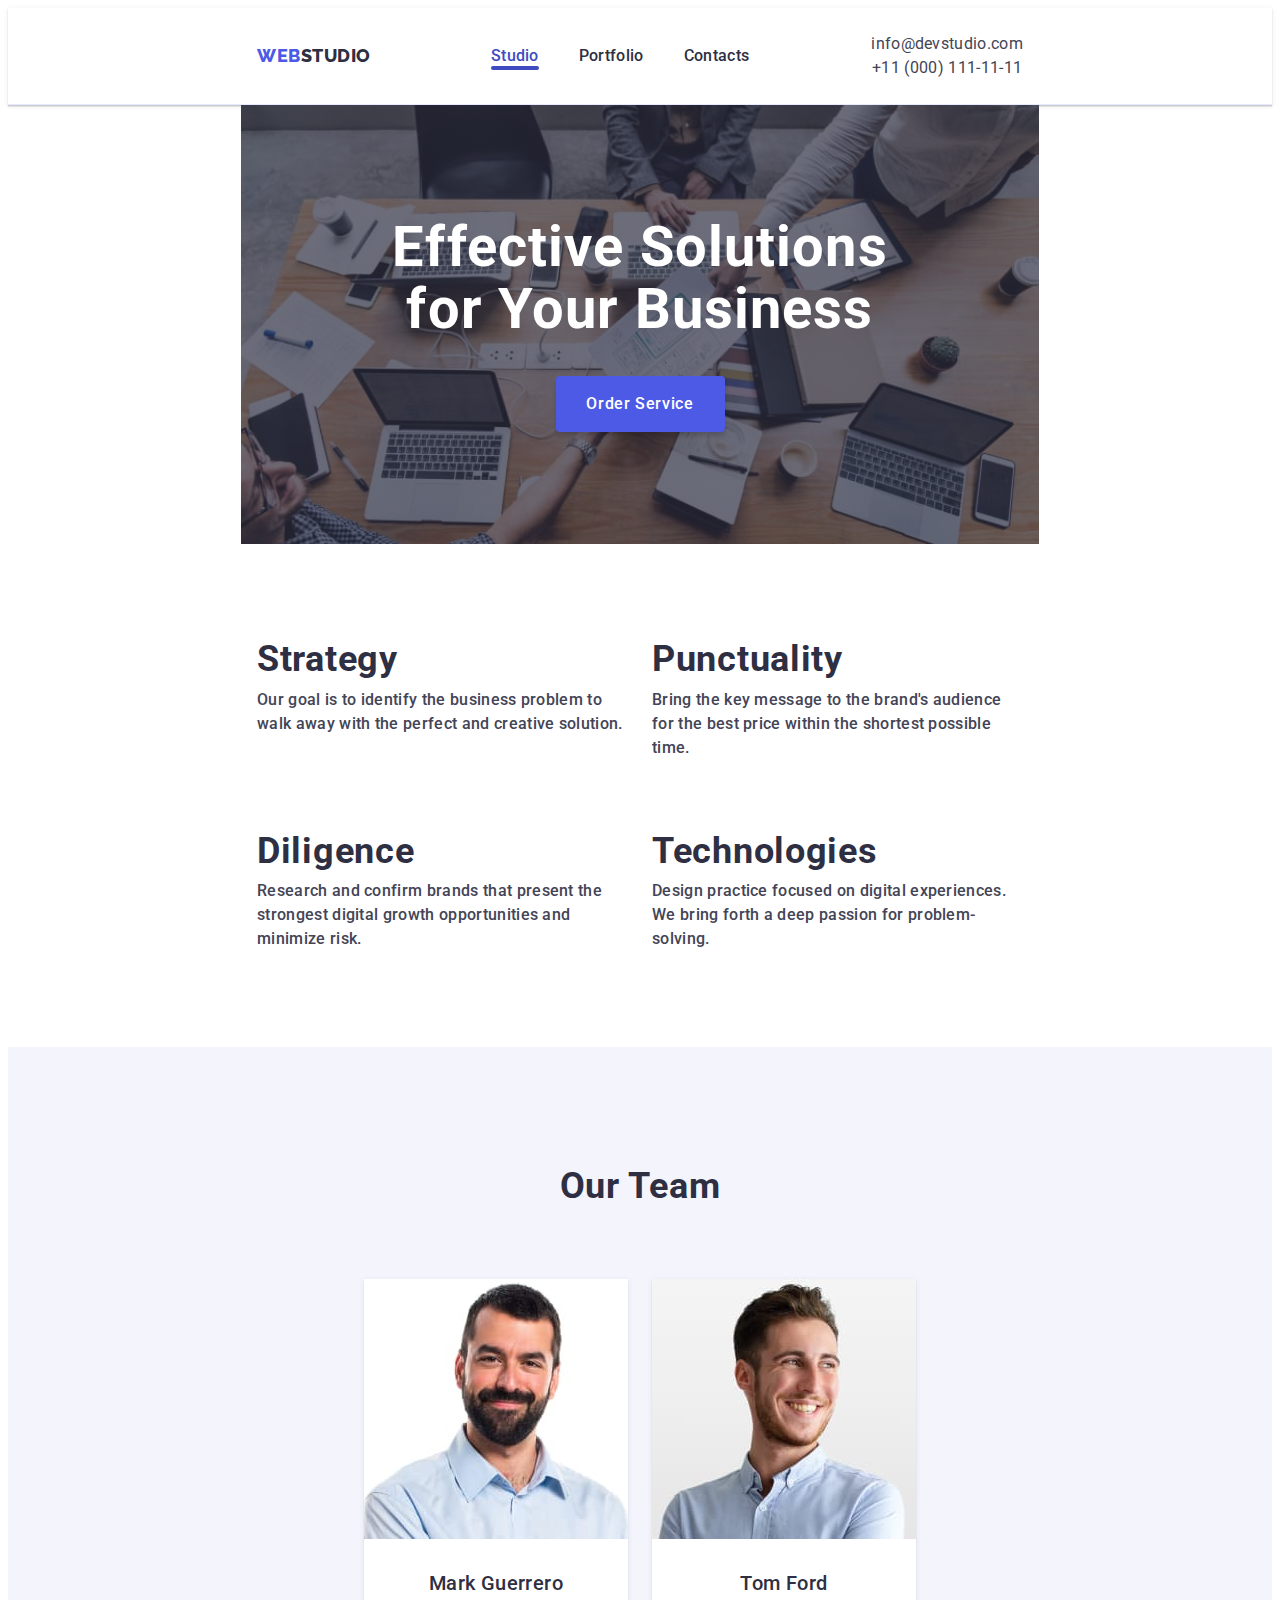
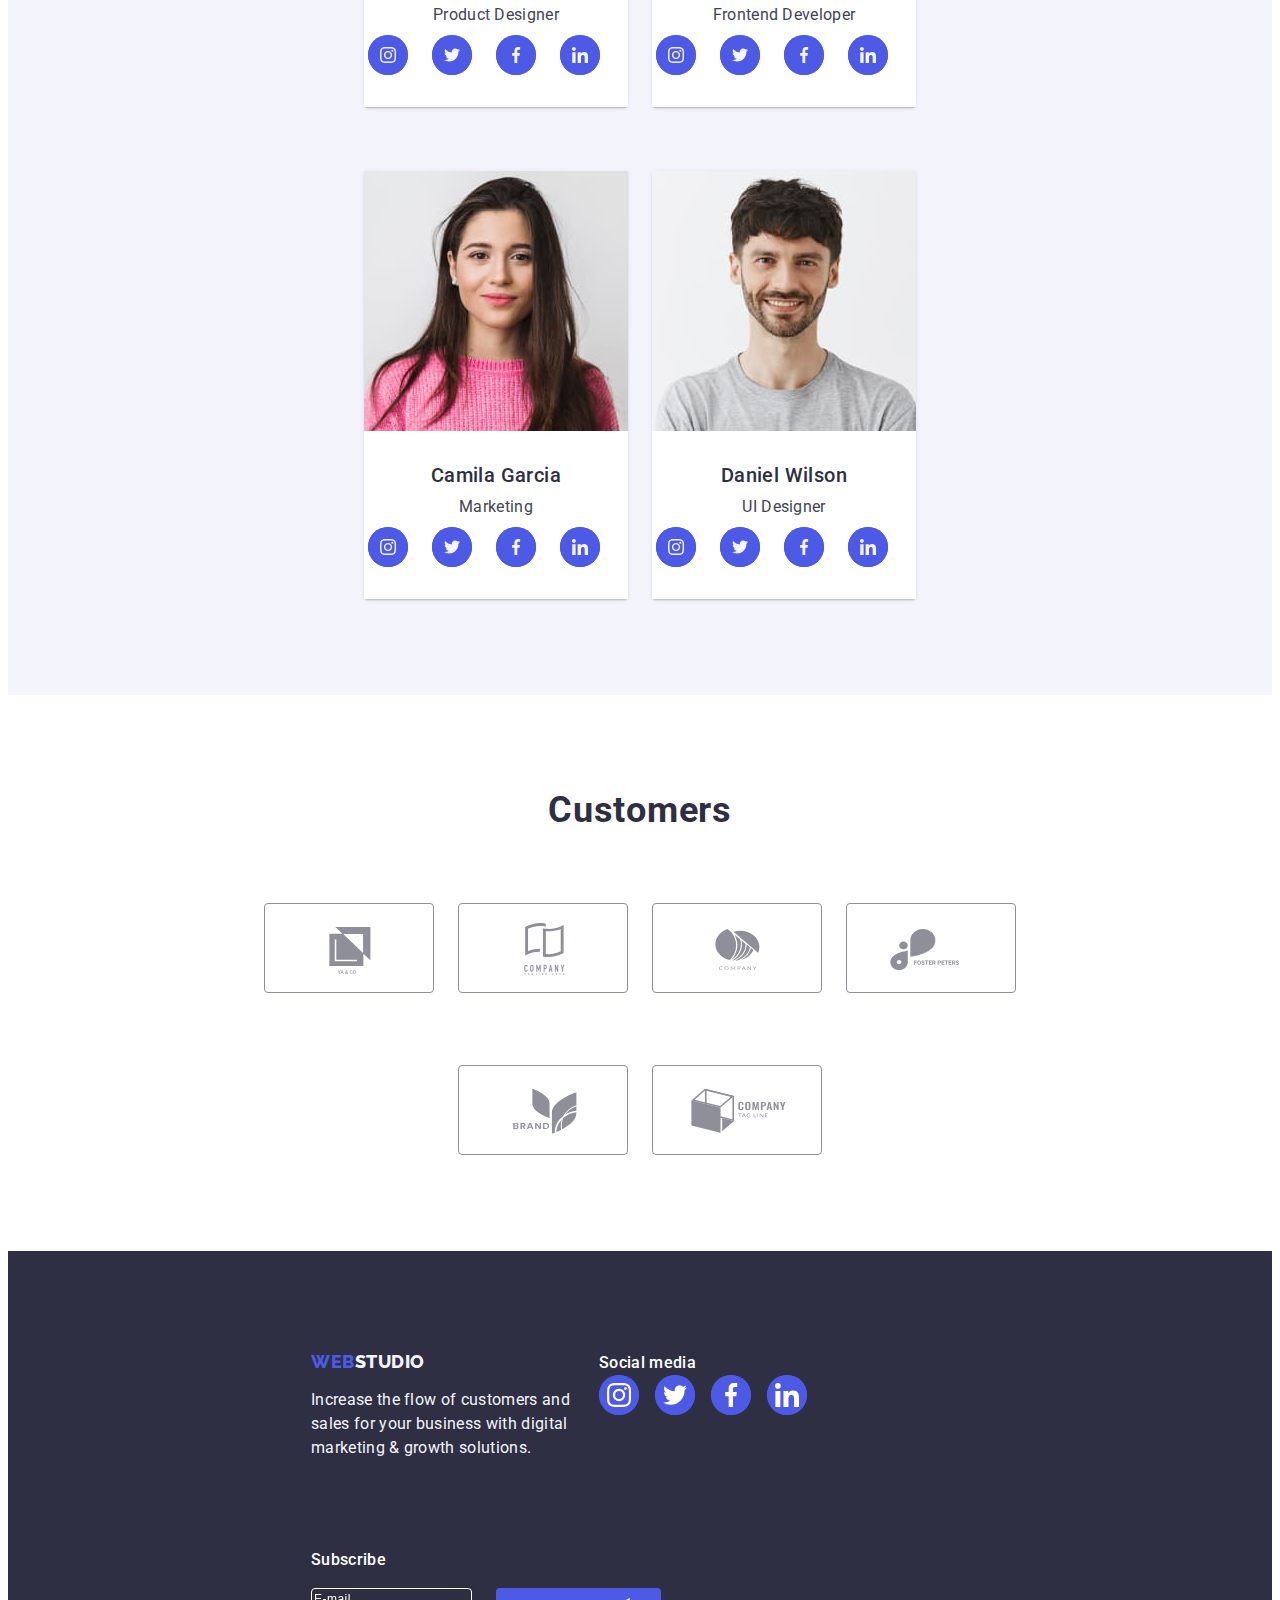
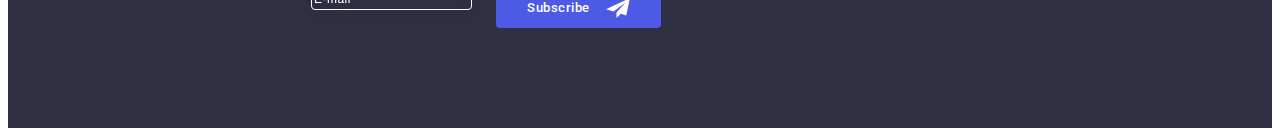
==== index.html @ b28f237f "goit-markup-hw-06(1)" ====
<!DOCTYPE html>
<html lang="en">

<head>
    <meta charset="UTF-8">
    <meta http-equiv="X-UA-Compatible" content="IE=edge">
    <meta name="viewport" content="width=device-width, initial-scale=1.0">
    <link rel="stylesheet" href="https://cdnjs.cloudflare.com/ajax/libs/modern-normalize/2.0.0/modern-normalize.min.css"
        integrity="sha512-4xo8blKMVCiXpTaLzQSLSw3KFOVPWhm/TRtuPVc4WG6kUgjH6J03IBuG7JZPkcWMxJ5huwaBpOpnwYElP/m6wg=="
        crossorigin="anonymous" referrerpolicy="no-referrer">
    <link rel="stylesheet" href="./css/styles.css">
    <link rel="preconnect" href="https://fonts.googleapis.com">
    <link rel="preconnect" href="https://fonts.gstatic.com" crossorigin>
    <link href="https://fonts.googleapis.com/css2?family=Raleway:wght@800&family=Roboto:wght@400;500;700&display=swap"
        rel="stylesheet">
    <title>WebStudio</title>
</head>

<body>
    <header class="header">
        <div class="container header-container">
            <div>
                <nav class="header-navigation">
                    <a href="./index.html" class="header-logo link">Web<span class="studio">Studio</span>
                    </a>
                    <ul class="header-list list">
                        <li><a href="./index.html" class="header-item link current">Studio</a></li>
                        <li><a href="./portfolio.html" class="header-item link">Portfolio</a></li>
                        <li><a href="" class="header-item link">Contacts</a></li>
                    </ul>
                </nav>
            </div>

            <div>
                <address class="address">
                    <ul class="address-list list">
                        <li><a href="mailto:info@devstudio.com" class="address-item link">info@devstudio.com</a></li>
                        <li><a href="tel:+110001111111" class="address-item link">+11 (000) 111-11-11</a> </li>
                    </ul>
                </address>
            </div>
            <button type="button" class="header-button-menu"><svg class="menu-hamburger-icon" width="32" height="22">
                    <use href="./images/icons.svg#icon-menu-hamburger" data-menu-open></use>
                </svg></button>
        </div>
        <div class="mob-menu is-hidden" data-menu>
            <div>
                <div>
                    <button type="button" class="close-menu-btn" data-menu-close><svg class="modal-btn-icon" width="8"
                            height="8">
                            <use href="./images/icons.svg#icon-close-black-18dp"></use>
                        </svg>
                    </button>
                </div>
                <ul class="mob-menu-list list">
                    <li class="mob-menu-item"><a href="./index.html" class="mob-menu-link link current">Studio</a></li>
                    <li class="mob-menu-item"><a href="./portfolio.html" class="mob-menu-link link">Portfolio</a></li>
                    <li class="mob-menu-item"><a href="" class=" mob-menu-link link">Contacts</a></li>
                </ul>
            </div>
            <div>
                <ul class="mob-menu-address-list list">
                    <li class="mob-menu-phone-item"><a href="tel:+110001111111" class="link">+11 (000) 111-11-11</a>
                    </li>
                    <li class="mob-menu-mail-item"><a href="mailto:info@devstudio.com"
                            class="link">info@devstudio.com</a></li>
                </ul>
                <ul class="menu-soc-icon-container list">
                    <li class="mob-menu-soc-icon">
                        <a class="menu-soc-link" href="" aria-label="instagram" target="_blank"
                            rel="noopener noreferrer"><svg class="menu-soc-icon" width="24" height="24">
                                <use href="./images/icons.svg#icon-instagram-1"></use>
                            </svg></a>
                    </li>
                    <li class="mob-menu-soc-icon">
                        <a class="menu-soc-link" href="" aria-label="twitter" target="_blank"
                            rel="noopener noreferrer"><svg class="menu-soc-icon" width="24" height="24">
                                <use href="./images/icons.svg#icon-twitter-1"></use>
                            </svg>
                        </a>
                    </li>
                    <li class="mob-menu-soc-icon">
                        <a class="menu-soc-link" href="" aria-label="facebook" target="_blank"
                            rel="noopener noreferrer"><svg class="menu-soc-icon" width="24" height="24">
                                <use href="./images/icons.svg#icon-facebook-1"></use>
                            </svg>
                        </a>
                    </li>
                    <li class="mob-menu-soc-icon">
                        <a class="menu-soc-link" href="" aria-label="linkedin" target="_blank"
                            rel="noopener noreferrer"><svg class="menu-soc-icon" width="24" height="24">
                                <use href="./images/icons.svg#icon-linkedin-1"></use>
                            </svg></a>
                    <li>
                </ul>
            </div>
        </div>



    </header>
    <main>
        <section class="hero container">
            <div class="hero-container">
                <h1 class="hero-title">Effective Solutions for Your Business</h1>
                <button type="button" class="hero-btn" data-modal-open>Order Service</button>
            </div>
        </section>
        <section class="qualities">
            <div class="container">
                <h2 class="visually-hidden">Main qualities</h2>
                <ul class="qualities-list list">
                    <li class="qualities-item">
                        <div class="icon-container">
                            <svg class="qualities-item-icon" width="64" height="64">
                                <use href="./images/icons.svg#icon-antenna-1"></use>
                            </svg>
                        </div>
                        <h3 class="qualities-item-title">Strategy</h3>
                        <p class="qualities-item-paragraph">Our goal is to identify the business
                            problem to walk away with the perfect and creative solution.</p>
                    </li>
                    <li class="qualities-item">
                        <div class="icon-container">
                            <svg class="qualities-item-icon" width="64" height="64">
                                <use href="./images/icons.svg#icon-clock-1"></use>
                            </svg>
                        </div>
                        <h3 class="qualities-item-title">Punctuality</h3>
                        <p class="qualities-item-paragraph">Bring the key message to the brand's audience for the best
                            price
                            within the shortest possible
                            time.</p>
                    </li>
                    <li class="qualities-item">
                        <div class="icon-container">
                            <svg class="qualities-item-icon" width="64" height="64">
                                <use href="./images/icons.svg#icon-diagram-1"></use>
                            </svg>
                        </div>
                        <h3 class="qualities-item-title">Diligence</h3>
                        <p class="qualities-item-paragraph">Research and confirm brands that present the strongest
                            digital
                            growth opportunities and minimize
                            risk.</p>
                    </li>
                    <li class="qualities-item">
                        <div class="icon-container">
                            <svg class="qualities-item-icon" width="64" height="64">
                                <use href="./images/icons.svg#icon-astronaut-1"></use>
                            </svg>
                        </div>
                        <h3 class="qualities-item-title">Technologies</h3>
                        <p class="qualities-item-paragraph">Design practice focused on digital experiences. We bring
                            forth a
                            deep passion for
                            problem-solving.</p>
                    </li>
                </ul>
            </div>
        </section>
        <section class="actions">
            <div class="container action-container">
                <h2 class="actions-title">What are we doing</h2>
                <ul class="actions-list list">
                    <li class="actions-item"><img
                            srcset="./images/computer-screen.jpg 1x,./images/computer-screen-2x.jpg 2x"
                            src="./images/computer-screen.jpg" alt="computer screen" width="360">
                    </li>
                    <li class="actions-item"><img srcset="./images/telephone.jpg 1x,./images/telephone-2x.jpg 2x"
                            src="./images/telephone.jpg" alt="telephone" width="360">
                    </li>
                    <li class="actions-item"><img
                            srcset="./images/telephone-laptop.jpg 1x,./images/telephone-laptop-2x.jpg 2x"
                            src="./images/telephone-laptop.jpg" alt="telephone and laptop" width="360">
                    </li>
                </ul>
            </div>
        </section>
        <section class="team">
            <div class="container">
                <h2 class="team-title">Our Team</h2>
                <ul class="team-list list">
                    <li class="team-item">
                        <img srcset="./images/img-1.jpg 1x,./images/img-1-2x.jpg 2x" src="./images/img-1.jpg"
                            alt="Photo Mark Guerrero">
                        <div class="team-item-container">
                            <h3 class="team-item-title">Mark Guerrero</h3>
                            <p class="team-item-paragraph">Product Designer</p>
                            <ul class="soc-icon-container list">
                                <li class="soc-icon">
                                    <a class="soc-link" href="" aria-label="instagram-1" target="_blank"
                                        rel="noopener noreferrer"><svg class="team-soc-icon" width="16" height="16">
                                            <use href="./images/icons.svg#icon-instagram-1"></use>
                                        </svg></a>
                                </li>
                                <li class="soc-icon">
                                    <a class="soc-link" href="" aria-label="twitter" target="_blank"
                                        rel="noopener noreferrer"><svg class="team-soc-icon" width="16" height="16">
                                            <use href="./images/icons.svg#icon-twitter-1"></use>
                                        </svg>
                                    </a>
                                </li>
                                <li class="soc-icon">
                                    <a class="soc-link" href="" aria-label="facebook" target="_blank"
                                        rel="noopener noreferrer"><svg class="team-soc-icon" width="16" height="16">
                                            <use href="./images/icons.svg#icon-facebook-1"></use>
                                        </svg>
                                    </a>
                                </li>
                                <li class="soc-icon">
                                    <a class="soc-link" href="" aria-label="linkedin" target="_blank"
                                        rel="noopener noreferrer">
                                        <svg class="team-soc-icon" width="16" height="16">
                                            <use href="./images/icons.svg#icon-linkedin-1"></use>
                                        </svg></a>
                                <li>
                            </ul>
                        </div>
                    </li>
                    <li class="team-item">
                        <img srcset="./images/img-2.jpg 1x,./images/img-2-2x.jpg 2x" src="./images/img-2.jpg"
                            alt="Photo Tom Ford">
                        <div class="team-item-container">
                            <h3 class="team-item-title">Tom Ford</h3>
                            <p class="team-item-paragraph">Frontend Developer</p>
                            <ul class="soc-icon-container list">
                                <li class="soc-icon">
                                    <a class="soc-link" href="" aria-label="instagram" target="_blank"
                                        rel="noopener noreferrer"><svg class="team-soc-icon" width="16" height="16">
                                            <use href="./images/icons.svg#icon-instagram-1"></use>
                                        </svg></a>
                                </li>
                                <li class="soc-icon">
                                    <a class="soc-link" href="" aria-label="twitter" target="_blank"
                                        rel="noopener noreferrer"><svg class="team-soc-icon" width="16" height="16">
                                            <use href="./images/icons.svg#icon-twitter-1"></use>
                                        </svg>
                                    </a>
                                </li>
                                <li class="soc-icon">
                                    <a class="soc-link" href="" aria-label="facebook" target="_blank"
                                        rel="noopener noreferrer"><svg class="team-soc-icon" width="16" height="16">
                                            <use href="./images/icons.svg#icon-facebook-1"></use>
                                        </svg>
                                    </a>
                                </li>
                                <li class="soc-icon">
                                    <a class="soc-link" href="" aria-label="linkedin" target="_blank"
                                        rel="noopener noreferrer">
                                        <svg class="team-soc-icon" width="16" height="16">
                                            <use href="./images/icons.svg#icon-linkedin-1"></use>
                                        </svg></a>
                                <li>
                            </ul>
                        </div>
                    </li>
                    <li class="team-item">
                        <img srcset="./images/img-3.jpg 1x,./images/img-3-2x.jpg 2x" src="./images/img-3.jpg"
                            alt="Photo Camila Garcia">
                        <div class="team-item-container">
                            <h3 class="team-item-title">Camila Garcia</h3>
                            <p class="team-item-paragraph">Marketing</p>
                            <ul class="soc-icon-container list">
                                <li class="soc-icon">
                                    <a class="soc-link" href="" aria-label="instagram" target="_blank"
                                        rel="noopener noreferrer"><svg class="team-soc-icon" width="16" height="16">
                                            <use href="./images/icons.svg#icon-instagram-1"></use>
                                        </svg></a>
                                </li>
                                <li class="soc-icon">
                                    <a class="soc-link" href="" aria-label="twitter" target="_blank"
                                        rel="noopener noreferrer"><svg class="team-soc-icon" width="16" height="16">
                                            <use href="./images/icons.svg#icon-twitter-1"></use>
                                        </svg>
                                    </a>
                                </li>
                                <li class="soc-icon">
                                    <a class="soc-link" href="" aria-label="facebook" target="_blank"
                                        rel="noopener noreferrer"><svg class="team-soc-icon" width="16" height="16">
                                            <use href="./images/icons.svg#icon-facebook-1"></use>
                                        </svg>
                                    </a>
                                </li>
                                <li class="soc-icon">
                                    <a class="soc-link" href="" aria-label="linkedin" target="_blank"
                                        rel="noopener noreferrer"><svg class="team-soc-icon" width="16" height="16">
                                            <use href="./images/icons.svg#icon-linkedin-1"></use>
                                        </svg></a>
                                <li>
                            </ul>
                        </div>
                    </li>
                    <li class="team-item">
                        <img srcset="./images/img-4.jpg 1x,./images/img-4-2x.jpg 2x" src="./images/img-4.jpg"
                            alt="Photo Daniel Wilson">
                        <div class="team-item-container">
                            <h3 class="team-item-title">Daniel Wilson</h3>
                            <p class="team-item-paragraph">UI Designer</p>
                            <ul class="soc-icon-container list">
                                <li class="soc-icon">
                                    <a class="soc-link" href="" aria-label="instagram" target="_blank"
                                        rel="noopener noreferrer"><svg class="team-soc-icon" width="16" height="16">
                                            <use href="./images/icons.svg#icon-instagram-1"></use>
                                        </svg></a>
                                </li>
                                <li class="soc-icon">
                                    <a class="soc-link" href="" aria-label="twitter" target="_blank"
                                        rel="noopener noreferrer"><svg class="team-soc-icon" width="16" height="16">
                                            <use href="./images/icons.svg#icon-twitter-1"></use>
                                        </svg>
                                    </a>
                                </li>
                                <li class="soc-icon">
                                    <a class="soc-link" href="" aria-label="facebook" target="_blank"
                                        rel="noopener noreferrer"><svg class="team-soc-icon" width="16" height="16">
                                            <use href="./images/icons.svg#icon-facebook-1"></use>
                                        </svg>
                                    </a>
                                </li>
                                <li class="soc-icon">
                                    <a class="soc-link" href="" aria-label="linkedin" target="_blank"
                                        rel="noopener noreferrer"><svg class="team-soc-icon" width="16" height="16">
                                            <use href="./images/icons.svg#icon-linkedin-1"></use>
                                        </svg></a>
                                <li>
                            </ul>
                        </div>
                    </li>
                </ul>
            </div>
        </section>
        <section class="customers">
            <div class="container customers-container">
                <h2 class="customers-title">Customers</h2>
                <ul class="customers-list list">
                    <li class="customers-item">
                        <a href="" class="customers-list-link" target="_blank">
                            <svg class="customers-icon" width="104" height="56">
                                <use href="./images/icons.svg#icon-Logo"></use>
                            </svg>
                        </a>
                    </li>
                    <li class="customers-item">
                        <a href="" class="customers-list-link" target="_blank">
                            <svg class="customers-icon" width="104" height="56">
                                <use href="./images/icons.svg#icon-Logo-1"></use>
                            </svg>
                        </a>
                    </li>
                    <li class="customers-item">
                        <a href="" class="customers-list-link" target="_blank">
                            <svg class="customers-icon" width="104" height="56">
                                <use href="./images/icons.svg#icon-Logo-2"></use>
                            </svg>
                        </a>
                    </li>
                    <li class="customers-item">
                        <a href="" class="customers-list-link" target="_blank">
                            <svg class="customers-icon" width="104" height="56">
                                <use href="./images/icons.svg#icon-Logo-3"></use>
                            </svg>
                        </a>
                    </li>
                    <li class="customers-item">
                        <a href="" class="customers-list-link" target="_blank">
                            <svg class="customers-icon" width="104" height="56">
                                <use href="./images/icons.svg#icon-Logo-4"></use>
                            </svg>
                        </a>
                    </li>
                    <li class="customers-item">
                        <a href="" class="customers-list-link" target="_blank">
                            <svg class="customers-icon" width="104" height="56">
                                <use href="./images/icons.svg#icon-Logo-5"></use>
                            </svg>
                        </a>
                    </li>
                </ul>
            </div>
        </section>
    </main>
    <footer class=" footer">
        <div class="container footer-container">
            <div class="footer-logo-container">
                <a href="./index.html" class="footer-logo link">Web<span class="studio">Studio</span></a>
                <p class="footer-paragraph">Increase the flow of customers and sales for your business with digital
                    marketing & growth solutions.</p>
            </div>
            <div class="footer-item-container">
                <p class="social-media-title">Social media</p>
                <ul class="footer-icon-container">
                    <li class="soc-icon">
                        <a class="footer-soc-link" href="" aria-label="instagram" target="_blank"
                            rel="noopener noreferrer"><svg class="footer-soc-icon" width="24" height="24">
                                <use href="./images/icons.svg#icon-instagram-1"></use>
                            </svg>
                        </a>
                    </li>
                    <li class="soc-icon">
                        <a class="footer-soc-link" href="" aria-label="twitter" target="_blank"
                            rel="noopener noreferrer"><svg class="footer-soc-icon" width="24" height="24">
                                <use href="./images/icons.svg#icon-twitter-1"></use>
                            </svg></a>
                    </li>
                    <li class="soc-icon">
                        <a class="footer-soc-link" href="" aria-label="facebook" target="_blank"
                            rel="noopener noreferrer"><svg class="footer-soc-icon" width="24" height="24">
                                <use href="./images/icons.svg#icon-facebook-1"></use>
                            </svg></a>
                    </li>
                    <li class="soc-icon">
                        <a class="footer-soc-link" href="" aria-label="linkedin" target="_blank"
                            rel="noopener noreferrer"><svg class="footer-soc-icon" width="24" height="24">
                                <use href="./images/icons.svg#icon-linkedin-1"></use>
                            </svg></a>
                    <li>
                </ul>
            </div>
            <div class="footer-form-container">
                <p class="subscribe-title">Subscribe</p>
                <form class="footer-form">
                    <label aria-label="subscribe-footer" class="subscribe-footer-label">
                        <input type="email" class="footer-input" name="subscribe-footer" placeholder="E-mail">
                    </label>
                    <button type="submit" class="footer-btn-form">Subscribe <svg class="footer-btn-icon" width="24"
                            height="24">
                            <use href="./images/icons.svg#icon-Frame"></use>
                        </svg></button>
                </form>
            </div>
        </div>
    </footer>
    <div class="backdrop is-hidden" data-modal>
        <div class="modal">
            <button type="button" class="modal-btn" data-modal-close>
                <svg class="modal-btn-icon" width="8" height="8">
                    <use href="./images/icons.svg#icon-close-black-18dp"></use>
                </svg>
            </button>
            <p class="modal-title">Leave your contacts and we will call you back</p>
            <form class="modal-form">
                <div class="form-container">
                    <label for="user-name" class="label-class">Name</label>
                    <div class="input-container">
                        <input type="text" id="user-name" name="user-name" class="modal-input">
                        <svg width="18" height="24" class="icon-input">
                            <use href="./images/icons.svg#icon-person"></use>
                        </svg>
                    </div>
                </div>
                <div class="form-container">
                    <label for="user-phone" class="label-class">Phone</label>
                    <div class="input-container">
                        <input type="text" id="user-phone" name="user-phone" class="modal-input">
                        <svg width="18" height="24" class="icon-input">
                            <use href="./images/icons.svg#icon-phone"></use>
                        </svg>
                    </div>
                </div>
                <div class="form-container">
                    <label for="user-mail" class="label-class">Email</label>
                    <div class="input-container">
                        <input type="text" id="user-mail" name="user-mail" class="modal-input">
                        <svg width="18" height="24" class="icon-input">
                            <use href="./images/icons.svg#icon-email"></use>
                        </svg>
                    </div>
                </div>
                <div class="form-container-textarea">
                    <label for="user-comment" class="label-class">Comment</label>
                    <textarea name="user-comment" placeholder="Text input" id="user-comment"
                        class="modal-textarea"></textarea>
                </div>
                <div class="form-container-check">
                    <input type="checkbox" name="user-privacy" id="user-privacy" class="input-check visually-hidden"
                        value="true">
                    <label for="user-privacy" class="label-check"><span class="label-check-span"><svg width="10"
                                height="8" class="icon-check">
                                <use href="./images/icons.svg#icon-check"></use>
                            </svg></span>I accept the terms and conditions of the<a href="" class="check-link">Privacy
                            Policy</a></label>
                </div>
                <button type="submit" class="send-btn">Send</button>
            </form>
        </div>
    </div>
    <script src="./js/modal.js"></script>
    <script src="./js/mob-menu.js"></script>
</body>

</html>
---- css/styles.css ----
:root {
    --logo-web-color: #4D5AE5;
}

:root {
    --title-color: #2E2F42;
    --link-color: #4d5ae5;
    --link-customer-color: #8e8f99;
    --icon-color: #f4f4fd;
    --check-color: #404bbf;
}

:root {
    --paragraph-color: #434455;
}

:root {
    --btn-color: #e7e9fc;
}

:root {
    --transition: 250ms cubic-bezier(0.4, 0, 0.2, 1);
}

body {
    font-family: 'Roboto', sans-serif;
    font-size: 16px;
    background-color: #FFFFFF;
    color: var(--paragraph-color);
}

p,
h1,
h2,
h3,
h4,
h5,
h6 {
    margin-top: 0;
    margin-bottom: 0;
}

ul {
    list-style-type: none;
    margin-top: 0;
    margin-bottom: 0;
    padding-left: 0;
}

a {
    text-decoration: none;
}

img {
    display: block;
}

.container {
    padding-left: 15px;
    padding-right: 15px;
    width: 100%;

    margin: 0 auto;
    /*outline: 2px solid red;*/
}

.header {
    padding-top: 24px;
    padding-bottom: 24px;
    border-bottom: 1px solid #e7e9fc;
    box-shadow: 0px 2px 1px rgba(46, 47, 66, 0.08), 0px 1px 1px rgba(46, 47, 66, 0.16), 0px 1px 6px rgba(46, 47, 66, 0.08);
}

.header-container {
    display: flex;
    align-items: center;
    padding: 0 156px;
    max-width: 1158px;
    width: 100%;
    padding: 0 15px 0 15px;
}

.header-navigation {
    display: flex;
    align-items: center;
    justify-content: space-between;
}

.header-logo {
    font-family: "Raleway", sans-serif;
    font-style: normal;
    font-weight: 800;
    font-size: 18px;
    line-height: 1.17;
    letter-spacing: 0.03em;
    color: var(--logo-web-color);
    text-transform: uppercase;
}


.link {
    text-decoration: none;
}

.header-logo .studio {
    color: var(--title-color);
}

.header-list {
    display: none;
}

.address {
    display: none;
}

.header-button-menu {
    background-color: transparent;
    border: none;
    cursor: pointer;
    display: block;
    margin-left: auto;
}

.mob-menu {
    position: fixed;
    width: 100%;
    height: 100%;
    background-color: #FFFFFF;
    top: 0;
    z-index: 2;
    display: flex;
    flex-direction: column;
    justify-content: space-between;
    padding-top: 24px;
    padding-right: 24px;
}

.close-menu-btn {
    display: block;
    margin-left: auto;
    color: #2E2F42;
    background-color: transparent;
    cursor: pointer;
    border-radius: 50%;
    border: 1px solid #E7E9FC;
    width: 24px;
    height: 24px;
    margin-bottom: 32px;
}

.mob-menu-list {
    padding-left: 40px;
}

.mob-menu-item:not(:last-child) {
    margin-bottom: 40px;
}

.mob-menu-link {
    font-size: 36px;
    font-family: Roboto;
    font-weight: 700;
    line-height: 1.1;
    letter-spacing: 0.02em;
    color: #2E2F42;
}

.mob-menu-address-list {
    padding-left: 40px;
    margin-bottom: 48px;
}

.mob-menu-phone-item {
    font-size: 36px;
    font-weight: 700;
    line-height: 1.1;
    letter-spacing: 0.02em;
    margin-bottom: 40px;
}

.mob-menu-mail-item {
    font-size: 20px;
    font-family: Roboto;
    font-weight: 500;
    line-height: 1.2;
    letter-spacing: 0.02em;
}

.menu-soc-icon-container {
    display: flex;
    gap: 56px;
    align-items: center;
    justify-content: center;
    padding-left: 40px;
    margin-bottom: 40px;
}

.mob-menu-soc-icon {
    width: 40px;
    height: 40px;
    border-radius: 50%;
    background-color: #4D5AE5;
}

.menu-soc-link {
    background-color: var(--link-color);
    border-radius: 50%;
    display: flex;
    align-items: center;
    justify-content: center;
    width: 100%;
    height: 100%;
}

.menu-soc-link:hover,
.menu-soc-link:focus {
    background-color: #404bbf;
    transition: background-color var(--transition);
}

.menu-soc-icon {
    fill: #f4f4fd
}

.hero {
    background: var(--title-color);
    background-image: linear-gradient(rgba(46, 47, 66, 0.7), rgba(46, 47, 66, 0.7)), url(../images/people-office-mobile.jpg);
    background-size: cover;
    max-width: 1470px;
    background-repeat: no-repeat;
    background-position: center;
    margin: 0 auto;
}

@media (min-device-pixel-ratio: 2),
(min-resolution: 192dpi),
(min-resolution: 2dppx) {
    .hero {
        background-image: linear-gradient(rgba(46, 47, 66, 0.7), rgba(46, 47, 66, 0.7)), url(../images/people-office-mobile-2x.jpg);
    }
}

.hero-container {
    display: flex;
    flex-direction: column;
    justify-content: center;
    gap: 48px;
    padding: 112px 0;
}

.hero-title {
    font-weight: 700;
    line-height: 1.1;
    text-align: center;
    text-shadow: 0px 4px 4px rgba(0, 0, 0, 0.25);
    font-size: 36px;
    line-height: 40px;
    letter-spacing: 0.72px;
    color: #FFFFFF;
    max-width: 320px;
    margin: 0 auto;
}

.hero-btn {
    font-family: "Roboto", sans-serif;
    font-weight: 500;
    font-size: 16px;
    line-height: 1.5;
    letter-spacing: 0.04em;
    color: #FFFFFF;
    background: #4D5AE5;
    cursor: pointer;
    width: 100%;
    max-width: 169px;
    height: 56px;
    margin: 0 auto;
    border-radius: 4px;
    box-shadow: 0px 4px 4px 0px rgba(0, 0, 0, 0.15);
    display: block;
    border: none;
    transition: background-color 250ms cubic-bezier(0.4, 0, 0.2, 1);
}

.hero-btn:hover,
.hero-btn:focus {
    background-color: #404BBF;
}

.qualities {
    padding-top: 96px;
    padding-bottom: 96px;
    /* padding: 96px 16px; */
}

.visually-hidden {
    position: absolute;
    width: 1px;
    height: 1px;
    margin: -1px;
    border: 0;
    padding: 0;

    white-space: nowrap;
    clip-path: inset(100%);
    clip: rect(0 0 0 0);
    overflow: hidden;
}

.qualities-list {
    display: flex;
    flex-wrap: wrap;
    gap: 72px;
    margin: 0 auto;
    width: 100%;
    max-width: 1128px;
}

.qualities-item {
    width: 100%;
    /* width: calc ((100% - 96px) / 3); */
    position: relative;
}

.icon-container {
    background-color: #F4F4FD;
    border-radius: 4px;
    height: 112px;
    display: flex;
    align-items: center;
    justify-content: center;
    margin-bottom: 8px;
    display: none;
}

.qualities-item-icon {
    position: absolute;
    top: 24px;
    left: 100px;
    display: none;
}

.qualities-item-title {
    font-weight: 700;
    font-size: 36px;
    line-height: 1.1;
    letter-spacing: 0.02em;
    color: var(--title-color);
    text-align: center;
    margin-bottom: 8px;
}

.qualities-item-paragraph {
    font-weight: 500;
    font-size: 16px;
    line-height: 1.5;
    letter-spacing: 0.02em;
    color: var(--paragraph-color);
}

.actions {
    display: none;
}

.team {
    background: #F4F4FD;
    padding-bottom: 96px;
}

.team-title {
    font-weight: 700;
    font-size: 36px;
    line-height: 1.11;
    text-align: center;
    letter-spacing: 0.02em;
    text-transform: capitalize;
    color: var(--title-color);
    padding-top: 120px;
    margin-bottom: 72px;
}

.team-list {
    display: flex;
    justify-content: center;
    gap: 72px;
    margin: 0 auto;
    flex-wrap: wrap;
}

.team-item {
    max-width: 264px;
    width: 100%;
    /* width: calc ((100% - 72px) / 4); */
    border-radius: 0px 0px 4px 4px;
    box-shadow: 0px 1px 6px rgba(46, 47, 66, 0.08), 0px 1px 1px rgba(46, 47, 66, 0.16), 0px 2px 1px rgba(46, 47, 66, 0.08);
}

.team-item img {
    margin: 0 auto;
    width: 100%;
}

.team-item-container {
    display: flex;
    flex-direction: column;
    justify-content: center;
    align-items: center;
    gap: 8px;
    background-color: #FFFFFF;
    padding: 32px 0;
}


.team-item-title {
    font-weight: 500;
    font-size: 20px;
    line-height: 1.2;
    text-align: center;
    letter-spacing: 0.02em;
    color: var(--title-color);
}

.team-item-paragraph {
    font-size: 16px;
    line-height: 1.5;
    text-align: center;
    letter-spacing: 0.02em;
    color: var(--paragraph-color);
}

.soc-icon-container {
    display: flex;
    gap: 24px;
    align-items: center;
    justify-content: center;
}

.soc-icon {
    width: 40px;
    height: 40px;
    border-radius: 50%;
    background-color: #4D5AE5;
}

.soc-link {
    background-color: var(--link-color);
    border-radius: 50%;
    display: flex;
    align-items: center;
    justify-content: center;
    width: 100%;
    height: 100%;
}

.soc-link:hover,
.soc-link:focus {
    background-color: #404bbf;
    transition: background-color var(--transition);
}

.team-soc-icon {
    fill: #f4f4fd;
}

.customers {
    padding: 96px 0;
}

.customers-container {
    max-width: 1128px;
    width: 100%;
}

.customers-title {
    font-style: normal;
    font-weight: 700;
    font-size: 36px;
    line-height: 1.11;
    text-align: center;
    letter-spacing: 0.02em;
    text-transform: capitalize;
    color: var(--title-color);
    margin-bottom: 72px;
}

.customers-list {
    display: flex;
    justify-content: center;
    gap: 72px 16px;
    flex-wrap: wrap;
}

.customers-item {
    width: calc ((100% - 16 px) / 2);
}

.customers-list-link {
    width: 190px;
    height: 88px;
    border: 1px solid var(--link-customer-color);
    display: flex;
    align-items: center;
    justify-content: center;
    color: var(--link-customer-color);
    border-radius: 4px;
    transition: border-color 250ms cubic-bezier(0.4, 0, 0.2, 1), color 250ms cubic-bezier(0.4, 0, 0.2, 1);
}

.customers-list-link:hover,
.customers-list-link:focus {
    border-color: #404bbf;
    color: #404bbf;
}

.customers-icon {
    fill: currentColor;
}

.footer {
    background: #2E2F42;
}

.footer-container {
    width: 100%;
    padding: 100px 0;
    display: flex;
    flex-wrap: wrap;
    gap: 72px;
    flex-direction: column;
    /* justify-content: center; */
}

.footer-logo-container {
    display: flex;
    flex-direction: column;
    align-items: center;
    /* margin-right: 120px; */
}

.footer-logo {
    font-family: "Raleway", sans-serif;
    font-weight: 800;
    font-size: 18px;
    line-height: 1.17;
    letter-spacing: 0.03em;
    text-transform: uppercase;
    color: var(--logo-web-color);
    display: inline-block;
    margin-bottom: 16px;
}

.footer-logo .studio {
    color: #F4F4FD;
}

.footer-paragraph {
    width: 264px;
    font-size: 16px;
    line-height: 1.5;
    letter-spacing: 0.02em;
    color: #F4F4FD;
    margin-bottom: 16px;
}

.footer-item-container {
    /* position: absolute;
    top: 100px;
    left: 540px; */
    display: flex;
    flex-direction: column;
    align-items: center;
    gap: 16px;
    /* justify-content: center; */
}

.social-media-title {
    font-weight: 500;
    font-size: 16px;
    line-height: 1.5;
    text-align: left;
    letter-spacing: 0.02em;
    color: #FFFFFF;
    /* margin-bottom: 16px; */
}


.footer-icon-container {
    display: flex;
    justify-content: center;
    gap: 16px;
    fill: #FFFFFF;
}

.footer-soc-link {
    width: 100%;
    height: 100%;
    background-color: var(--link-color);
    border-radius: 50%;
    display: flex;
    align-items: center;
    justify-content: center;
    transition: background-color 250ms cubic-bezier(0.4, 0, 0.2, 1);
}

.footer-soc-link:hover,
.footer-soc-link:focus {
    background-color: #31d0aa;
}

.footer-form-container {
    display: flex;
    flex-direction: column;
    align-items: center;
    /* position: absolute;
    top: 100px;
    left: 828px; */
}

.subscribe-title {
    font-style: normal;
    font-weight: 500;
    font-size: 16px;
    line-height: 1.5;
    letter-spacing: 0.02em;
    color: #FFFFFF;
    margin-bottom: 16px;
}

.footer-form {
    display: flex;
    gap: 24px;
    flex-wrap: wrap;
    justify-content: center;
}

.subscribe-footer-label {}

.footer-input {
    /* width: 264px;
    height: 40px; */
    border: 1px solid #FFFFFF;
    filter: drop-shadow(0px 4px 4px rgba(0, 0, 0, 0.15));
    border-radius: 4px;
    background-color: transparent;
    color: #FFFFFF;
    /* margin-right: 24px; */
    font-size: 12px;
    line-height: 1.5;
    letter-spacing: 0.04em;
    /* padding-left: 16px; */
    filter: drop-shadow(0px 4px 4px rgba(0, 0, 0, 0.15));

}

.footer-input::placeholder {
    font-style: normal;
    font-weight: 400;
    font-size: 12px;
    line-height: 2;
    color: #FFFFFF;
    display: flex;
    align-items: center;
    letter-spacing: 0.04em;
}

.footer-btn-form {
    display: flex;
    justify-content: center;
    align-items: center;
    min-width: 165px;
    height: 40px;
    background: #4D5AE5;
    border-radius: 4px;
    font-family: "Roboto", sans-serif;
    font-weight: 500;
    line-height: 1.5;
    letter-spacing: 0.04em;
    color: #FFFFFF;
    cursor: pointer;
    border: none;
    fill: #FFFFFF;
}

.footer-btn-icon {
    margin-left: 16px;
}

.menu {}

.menu-navigation-list {
    padding-top: 96px;
    display: flex;
    gap: 24px;
    max-width: 586px;
    margin: 0 auto;
    margin-bottom: 40px;
    justify-content: space-between;
}

.menu-navigation-item {
    width: calc ((100% - 120px) / 4);
}

.menu-navigation-btn {
    font-family: "Roboto", sans-serif;
    font-weight: 500;
    font-size: 16px;
    line-height: 1.5;
    text-align: center;
    letter-spacing: 0.04em;
    color: #4D5AE5;
    background: #F4F4FD;
    cursor: pointer;
    padding: 12px 20px;
    border: 1px solid var(--btn-color);
    border-radius: 4px;
    transition: color 250ms cubic-bezier(0.4, 0, 0.2, 1),
        background-color 250ms cubic-bezier(0.4, 0, 0.2, 1),
        border-color 250ms cubic-bezier(0.4, 0, 0.2, 1),
        box-shadow 250ms cubic-bezier(0.4, 0, 0.2, 1);
}

.menu-navigation-btn:hover,
.menu-navigation-btn:focus {
    color: #FFFFFF;
    background: #404BBF;
    border: 1px solid transparent;
    transition: color 250ms cubic-bezier(0.4, 0, 0.2, 1), background-color 250ms cubic-bezier(0.4, 0, 0.2, 1);
    box-shadow: 0px 3px 1px rgba(0, 0, 0, 0.1), 0px 2px 1px rgba(0, 0, 0, 0.08), 0px 2px 2px rgba(0, 0, 0, 0.12);
}

.menu-list {
    display: flex;
    flex-wrap: wrap;
    gap: 24px;
    margin: 0 156px 120px;
    row-gap: 48px;
    padding-top: 24px;
}

.menu-item {
    width: calc ((100% - 48px) / 3);
    transition: box-shadow 250ms cubic-bezier(0.4, 0, 0.2, 1);
    position: relative;
    overflow: hidden;

}


.menu-item:hover .menu-cover-block {
    transform: translate(0);
    transition: transform 250ms cubic-bezier(0.4, 0, 0.2, 1), ;
}

.menu-item-container {
    display: flex;
    flex-direction: column;
    justify-content: center;
    padding: 32px 16px;
    border: 1px solid #e7e9fc;
    border-top: none;
}

.menu-item-link {
    display: block;
    transition: box-shadow 250ms cubic-bezier(0.4, 0, 0.2, 1);
}

.menu-item-link:hover,
.menu-item-link:focus {
    box-shadow: 0px 1px 6px rgba(46, 47, 66, 0.08), 0px 1px 1px rgba(46, 47, 66, 0.16), 0px 2px 1px rgba(46, 47, 66, 0.08);
}

.menu-item-title {
    font-weight: 500;
    font-size: 20px;
    line-height: 1.2;
    letter-spacing: 0.02em;
    color: var(--title-color);
    margin-bottom: 8px;
}

.menu-item-paragraph {
    font-weight: 400;
    font-size: 16px;
    line-height: 1.5;
    letter-spacing: 0.02em;
    color: var(--paragraph-color);
}

.menu-cover-block {
    position: relative;
    overflow: hidden;
}

.menu-item-link:hover .menu-cover-paragraph,
.menu-item-link:focus .menu-cover-paragraph {
    transform: translateY(0%);
}

.menu-cover-paragraph {
    position: absolute;
    top: 0;
    font-style: normal;
    font-weight: 400;
    font-size: 16px;
    line-height: 1.5;
    letter-spacing: 0.02em;
    color: var(--paragraph-color);
    background-color: #4D5AE5;
    padding: 40px 32px;
    height: 100%;
    width: 100%;
    transform: translateY(100%);
    transition: transform 250ms cubic-bezier(0.4, 0, 0.2, 1);
    color: #f4f4fd;
}

.backdrop {
    position: fixed;
    top: 0;
    z-index: 2;
    width: 100%;
    height: 100%;
    background-color: rgba(46, 47, 66, 0.6);
    transition: opacity 250ms cubic-bezier(0.4, 0, 0.2, 1), visibility 250ms cubic-bezier(0.4, 0, 0.2, 1);
    background-color: rgba(46, 47, 66, 0.4);
}

.modal {
    width: 408px;
    min-height: 584px;
    background: #fcfcfc;
    border-radius: 4px;
    position: absolute;
    top: 50%;
    left: 50%;
    transform: translate(-50%, -50%);
    box-shadow: 0px 1px 1px rgba(0, 0, 0, 0.14), 0px 1px 3px rgba(0, 0, 0, 0.12), 0px 2px 1px rgba(0, 0, 0, 0.2);
    transition: transform 250ms cubic-bezier(0.4, 0, 0.2, 1);
    padding: 72px 24px 24px;
}

.modal-btn {
    position: absolute;
    top: 24px;
    right: 24px;
    color: #2E2F42;
    background-color: #E7E9FC;
    border: 1px solid rgba(0, 0, 0, 0.1);
    border-radius: 50%;
    cursor: pointer;
    width: 24px;
    height: 24px;
    display: flex;
    align-items: center;
    justify-content: center;
    padding: 0;
    transition: background-color 250ms cubic-bezier(0.4, 0, 0.2, 1), border 250ms cubic-bezier(0.4, 0, 0.2, 1);
}

.modal-btn:hover,
.modal-btn:focus {
    background-color: #404bbf;
    border: none;
}

.modal-btn:hover .modal-btn-icon,
.modal-btn:focus .modal-btn-icon {
    fill: #ffffff;
}

.modal-btn-icon {
    transition: fill 250ms cubic-bezier(0.4, 0, 0.2, 1);
}

.is-hidden {
    visibility: hidden;
    opacity: 0;
    pointer-events: none;
}

.modal-title {
    font-style: normal;
    font-weight: 500;
    font-size: 16px;
    line-height: 1.5;
    text-align: center;
    letter-spacing: 0.02em;
    color: #2E2F42;
    max-width: 360px;
    margin-bottom: 16px;
}

.form-container {
    margin-bottom: 8px;
}

.input-container {
    position: relative;
}

.modal-input {
    width: 100%;
    height: 40px;
    border: 1px solid rgba(46, 47, 66, 0.4);
    border-radius: 4px;
    padding-left: 38px;
    padding-right: 16px;
    background-color: transparent;
    outline: transparent;
    transition: border-color 250ms cubic-bezier(0.4, 0, 0.2, 1);
}

.modal-input:focus {
    border-color: #4D5AE5;
}

.modal-input:focus+.icon-input {
    fill: #4D5AE5;
}

.label-class {
    font-weight: 400;
    font-size: 12px;
    line-height: 1.17;
    letter-spacing: 0.04em;
    color: #8E8F99;
    margin-bottom: 4px;
    display: block;
}

.icon-input {
    stroke: transparent;
    position: absolute;
    left: 16px;
    top: 50%;
    transform: translateY(-50%);
    transition: fill 250ms cubic-bezier(0.4, 0, 0.2, 1);
}

.form-container-textarea {
    margin-bottom: 16px;

}

.modal-textarea {
    width: 100%;
    height: 120px;
    border: 1px solid rgba(46, 47, 66, 0.4);
    border-radius: 4px;
    font-style: normal;
    font-weight: 400;
    font-size: 12px;
    line-height: 1.17;
    letter-spacing: 0.04em;
    color: rgba(46, 47, 66, 0.4);
    padding: 8px 16px;
    background-color: transparent;
    outline: transparent;
    transition: border-color 300ms linear;
    resize: none;
    margin-bottom: 16px;
    transition: border-color 250ms cubic-bezier(0.4, 0, 0.2, 1);
}

.modal-textarea:focus {
    border-color: #4D5AE5;
}

.form-container-check {
    margin-bottom: 24px;
}

.label-check {
    font-style: normal;
    font-weight: 400;
    font-size: 12px;
    line-height: 1.17;
    letter-spacing: 0.04em;
    color: #8E8F99;
    align-items: center;
    margin-bottom: 24px;
    cursor: pointer;
}

.label-check-span {
    height: 16px;
    width: 16px;
    border: 1px solid rgba(46, 47, 66, 0.4);
    border-radius: 2px;
    margin-right: 12px;
    display: inline-flex;
    align-items: center;
    justify-content: center;
    fill: transparent;
    transition: background-color 250ms cubic-bezier(0.4, 0, 0.2, 1), border 250ms cubic-bezier(0.4, 0, 0.2, 1), fill 250ms cubic-bezier(0.4, 0, 0.2, 1);
}

.input-check:checked+.label-check span {
    background-color: var(--check-color);
    border: none;
    fill: var(--icon-color);
}

.check-link {
    color: #4D5AE5;
    text-decoration: underline;
}

.send-btn {
    display: block;
    font-family: "Roboto", sans-serif;
    font-style: normal;
    font-weight: 500;
    font-size: 16px;
    line-height: 1.5;
    letter-spacing: 0.04em;
    color: #FFFFFF;
    min-width: 169px;
    height: 56px;
    background-color: #4D5AE5;
    box-shadow: 0px 4px 4px rgba(0, 0, 0, 0.15);
    border-radius: 4px;
    border: none;
    cursor: pointer;
    margin-left: 95px;
    transition: background-color 250ms cubic-bezier(0.4, 0, 0.2, 1);
}

@media screen and (max-width:427px) {
    .mob-menu-phone-item {
        font-size: 24px;
    }

    .menu-soc-icon-container {
        gap: 30px;
    }
}

@media screen and (min-width:428px) {
    .container {
        max-width: 426px;
    }
}

@media screen and (min-width:768px) {
    .container {
        max-width: 766px;
    }

    .header-logo {
        padding-right: 120px;
    }

    .header-container {
        display: flex;
        justify-content: space-between;
    }

    .header-navigation {
        display: flex;
    }

    .header-list {
        display: flex;
        align-items: center;
        width: 100%;
        max-width: 261px;
        justify-content: space-between;
        gap: 40px;
        color: #404bbf;
        transition: color 250ms cubic-bezier(0.4, 0, 0.2, 1);
    }

    .address-list {
        display: flex;
        flex-direction: column;
        justify-content: center;
        align-items: center;
        gap: 12;
    }

    .header-button-menu {
        display: none;
    }

    .list {
        list-style: none;
    }

    .header-item {
        font-weight: 500;
        font-size: 16px;
        line-height: 1.5;
        letter-spacing: 0.02em;
        color: var(--title-color);
        padding: 24px 0;
    }

    .header-item:hover,
    .header-item:focus {
        color: #404bbf;
    }

    .current {
        color: #404bbf;
        position: relative;
        transition: color 250ms cubic-bezier(0.4, 0, 0.2, 1);
    }

    .current::after {
        content: '';
        position: absolute;
        left: 0;
        top: 44px;
        width: 100%;
        height: 4px;
        border-radius: 2px;
        background-color: #404BBF;
        bottom: -1px;
    }

    .address {
        display: block;
    }

    .address-list {
        font-style: normal;
    }

    .address-item {
        font-size: 16px;
        line-height: 1.5;
        letter-spacing: 0.02em;
        color: var(--paragraph-color);
        transition: color 250ms cubic-bezier(0.4, 0, 0.2, 1);
    }

    .address-item:hover,
    .address-item:focus {
        color: #404bbf;
        transition: color var(--transition);
    }


    .hero {
        background: var(--title-color);
        background-image: linear-gradient(rgba(46, 47, 66, 0.7), rgba(46, 47, 66, 0.7)), url(../images/people-office-tablet.jpg);
        background-size: cover;
        max-width: 768px;
        background-repeat: no-repeat;
    }

    @media (min-device-pixel-ratio: 2),
    (min-resolution: 192dpi),
    (min-resolution: 2dppx) {
        .hero {
            background-image: linear-gradient(rgba(46, 47, 66, 0.7), rgba(46, 47, 66, 0.7)), url(../images/people-office-tablet-2x.jpg);
        }
    }

    .hero-container {
        gap: 36px;
    }

    .hero-title {
        max-width: 496px;
        font-size: 56px;
        line-height: 1.1;
        letter-spacing: 0.02em;
        text-shadow: none;
    }

    .hero-btn {
        text-shadow: none;
    }

    .qualities-list {
        gap: 72px 24px;
    }

    .qualities-item {
        max-width: unset;
        width: calc((100% - 24px) / 2);
    }

    .qualities-item-title {
        text-align: left;
    }

    .team-list {
        gap: 64px 24px;
    }

    .team-item {
        width: calc((100% - 24px) / 2);
    }

    .customers-list-link {
        width: 168px;
    }

    .customers-list {
        gap: 72px 24px;
    }

    .customers-item {
        width: calc((100% - 48 px) / 3);
    }

    .footer-container {
        flex-direction: row;
        gap: 72px 24px;
        padding-left: 108px;
    }

    .footer-logo-container {
        display: unset;
    }

    .footer-item-container {
        display: unset;
    }

    .footer-form-container {
        display: unset;
    }
}

@media screen and (min-width:1470px) {
    .container {
        max-width: 1470px;
    }

    .header-navigation {
        flex-grow: 1;
    }

    .hero {
        background: var(--title-color);
        background-image: linear-gradient(rgba(46, 47, 66, 0.7), rgba(46, 47, 66, 0.7)), url(../images/people-office.jpg);
        background-size: cover;
        max-width: 1470px;
        background-repeat: no-repeat;
    }

    @media (min-device-pixel-ratio: 2),
    (min-resolution: 192dpi),
    (min-resolution: 2dppx) {
        .hero {
            background-image: linear-gradient(rgba(46, 47, 66, 0.7), rgba(46, 47, 66, 0.7)), url(../images/people-office-2x.jpg);
        }
    }

    .hero-container {
        gap: 72px;
        padding: 188px 0;
    }

    .hero-btn {
        text-shadow: none;
    }

    .qualities {
        padding-top: 120px;
        padding-bottom: 120px;
    }

    .qualities-list {
        gap: 24px;
    }

    .qualities-item {
        width: calc((100% - 72px) / 4);
    }

    .icon-container {
        display: block;
        padding: 0px 156px;
    }

    .qualities-item-icon {
        display: block;
    }

    .actions {
        padding-bottom: 120px;
        display: flex;
        align-items: center;
    }

    .action-container {
        padding: 0px 156px;
    }

    .actions-title {
        font-size: 36px;
        font-weight: 700;
        line-height: 1.1;
        letter-spacing: 0.02em;
        margin-bottom: 72px;
        text-align: center;
        color: var(--title-color);
    }

    .actions-list {
        display: flex;
        gap: 24px;
    }

    .actions-item {
        width: calc ((100% - 48px) / 3);
    }

    .team {
        margin: 0 auto;
    }

    .team-list {
        gap: 24px;
    }

    .team-item {
        width: calc((100% - 72px) / 4);
    }

    .customers-list {
        gap: 24px;
    }

    .customers-item {
        width: calc((100% - 120 px) / 6);
    }

    .footer-container {
        padding: 100px 0;
        padding-left: 156px;

        position: relative;
        display: flex;
        align-items: baseline;
    }

    .footer-item-container {
        position: absolute;
        top: 100px;
        left: 540px;
    }

    .footer-form-container {
        position: absolute;
        top: 100px;
        left: 828px;
    }

    .footer-form {
        flex-wrap: unset;
        justify-content: space-between;
    }

    .footer-input {
        width: 264px;
        height: 40px;
        margin-right: 24px;
        padding-left: 16px;
    }
}
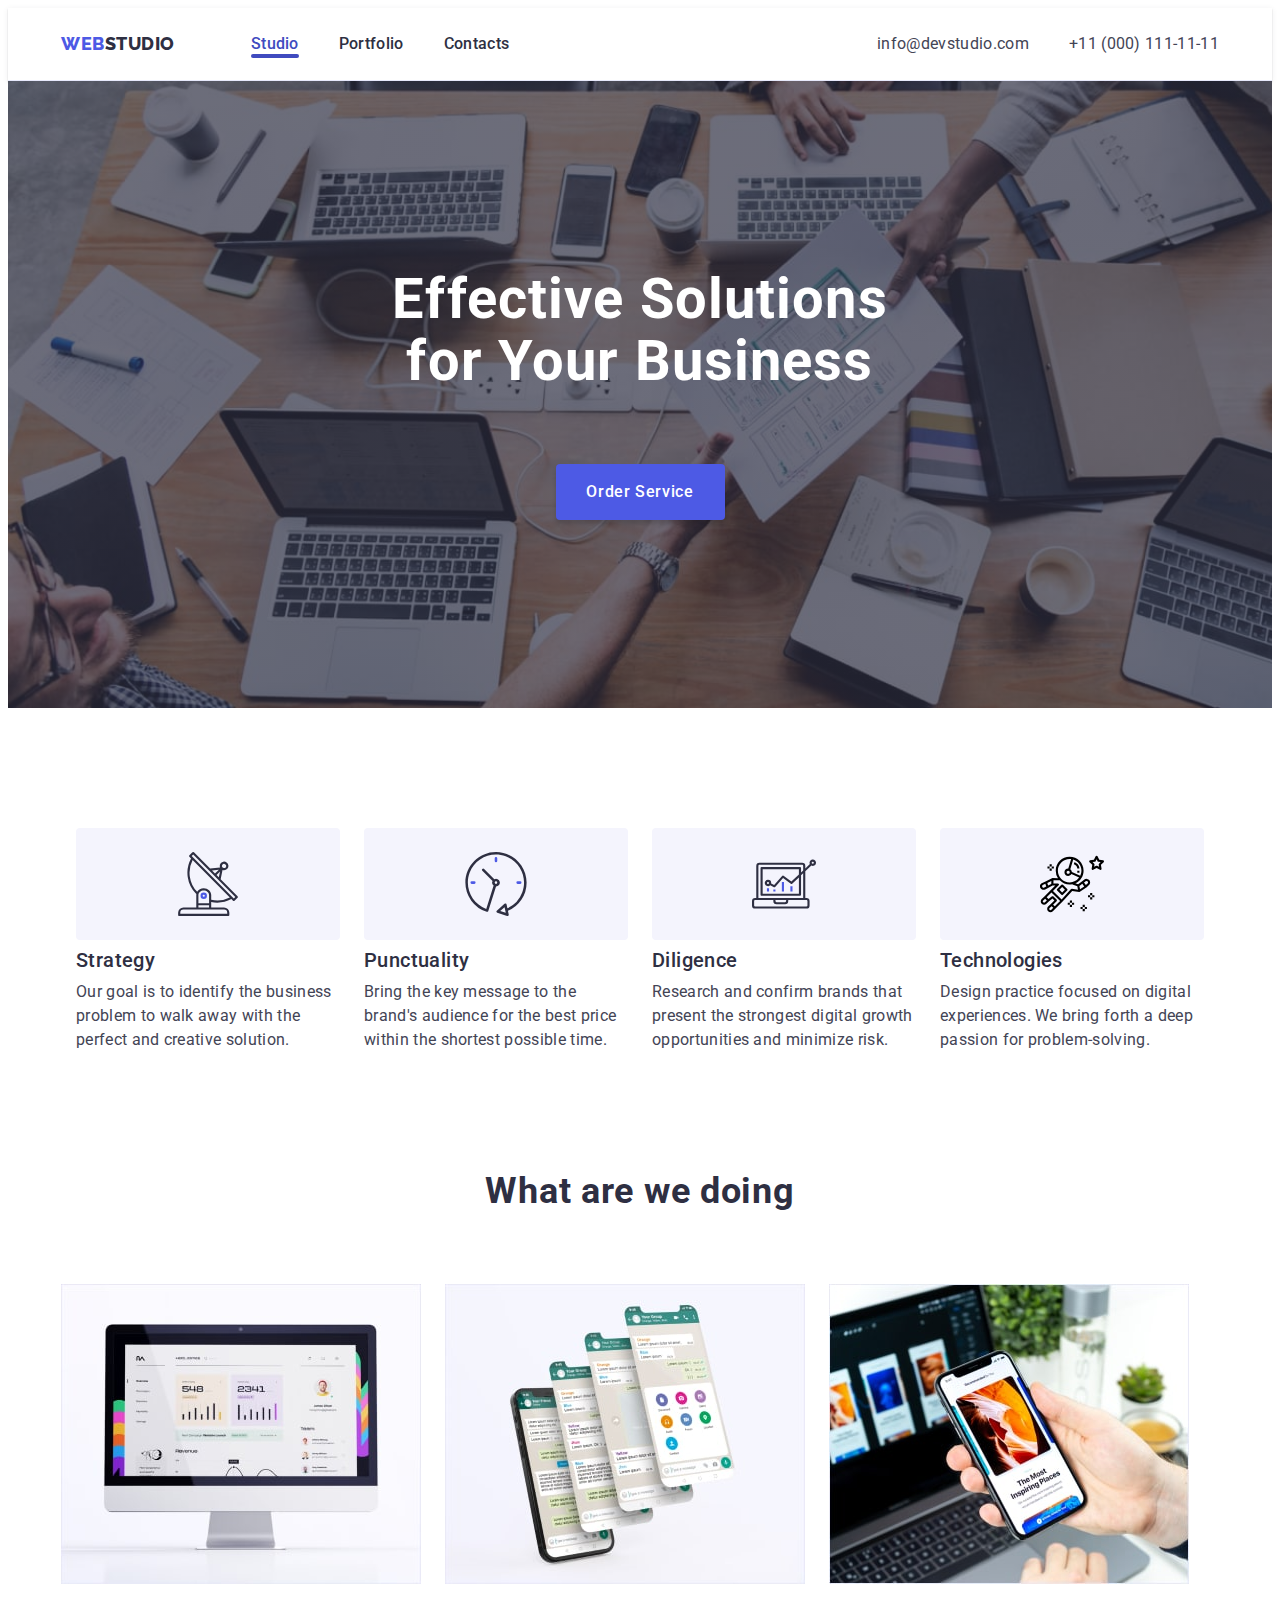
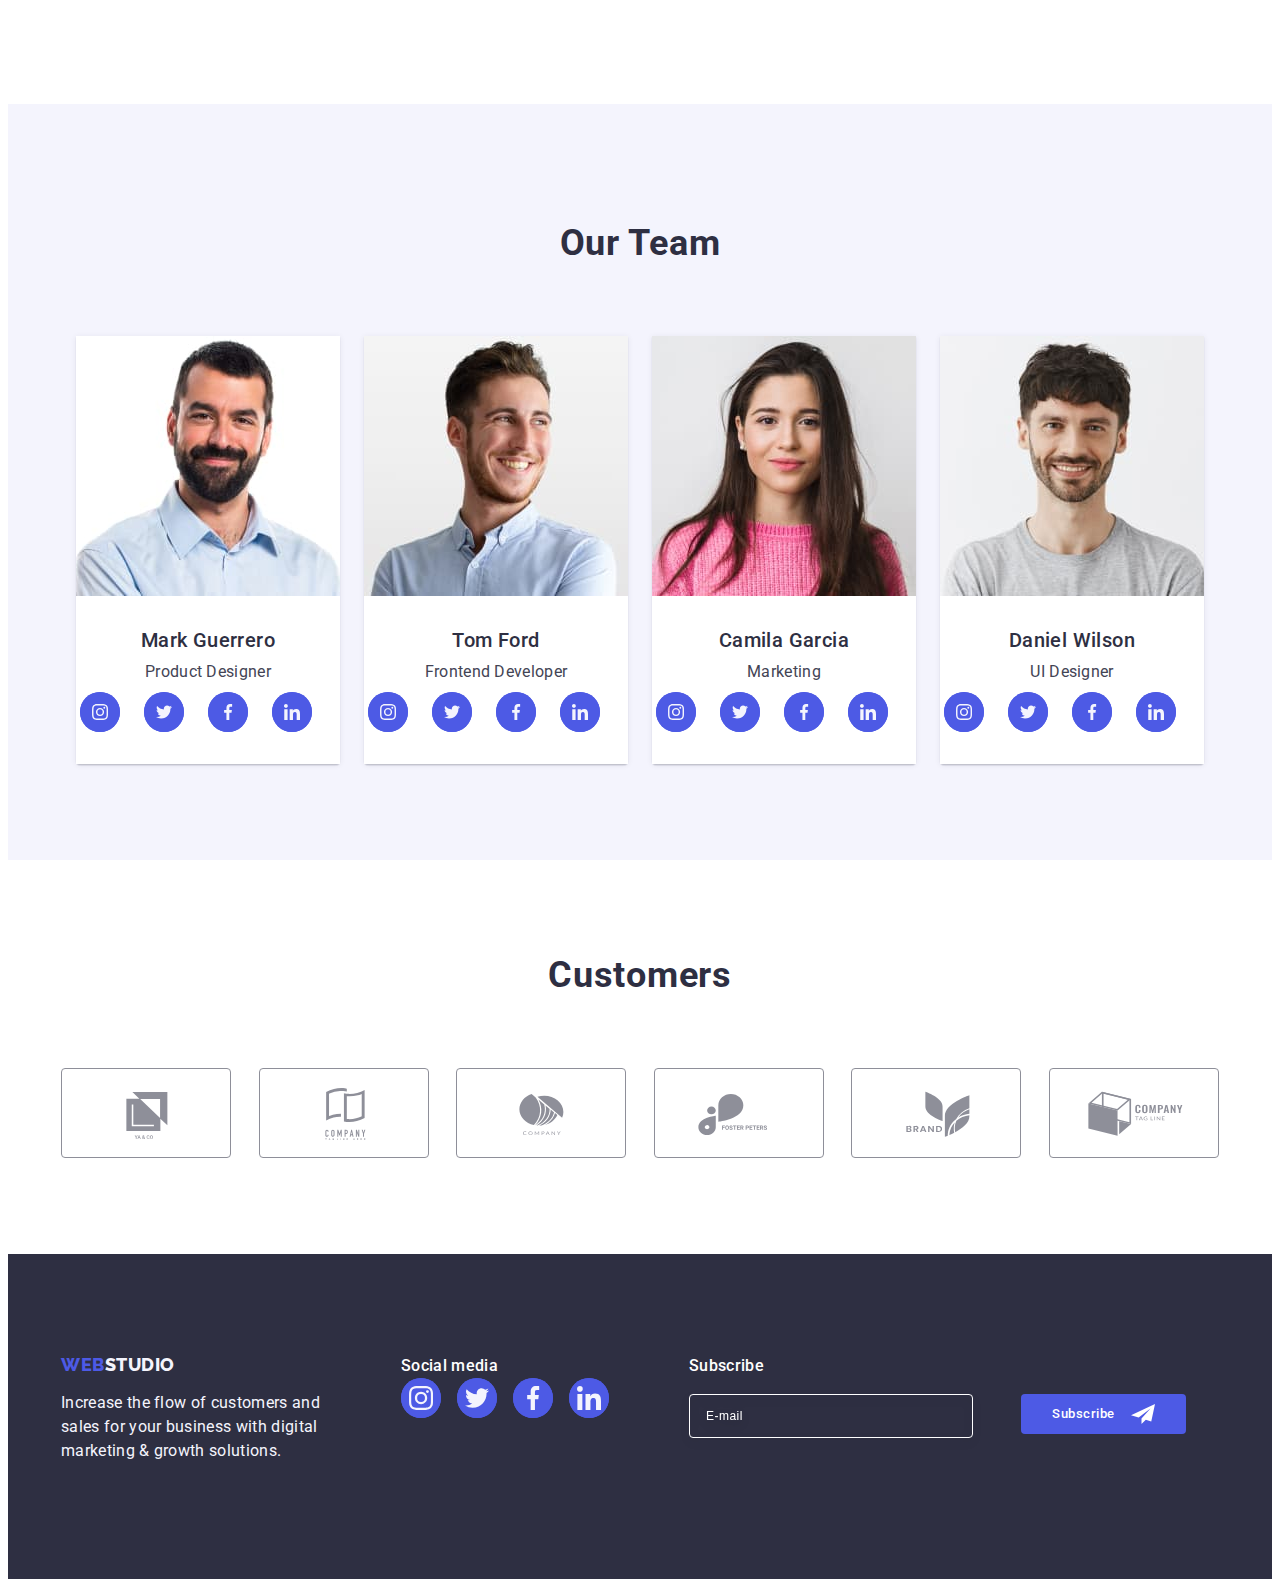
==== commit 7fc29dbf: "goit-markup-hw-06(2)" ====
--- a/index.html
+++ b/index.html
@@ -39,69 +39,70 @@
                     </ul>
                 </address>
             </div>
-            <button type="button" class="header-button-menu"><svg class="menu-hamburger-icon" width="32" height="22">
-                    <use href="./images/icons.svg#icon-menu-hamburger" data-menu-open></use>
+            <button type="button" class="header-button-menu js-open-menu" aria-expanded="false"
+                aria-controls="mobile-menu"><svg class="menu-hamburger-icon" width="32" height="22">
+                    <use href="./images/icons.svg#icon-menu-hamburger"></use>
                 </svg></button>
         </div>
-        <div class="mob-menu is-hidden" data-menu>
-            <div>
+        <div class="mob-menu js-menu-container" id="mobile-menu">
+            <div class="mob-menu-modal">
                 <div>
-                    <button type="button" class="close-menu-btn" data-menu-close><svg class="modal-btn-icon" width="8"
-                            height="8">
+                    <button type="button" class="close-menu-btn js-close-menu" data-menu-close><svg
+                            class="modal-btn-icon" width="8" height="8">
                             <use href="./images/icons.svg#icon-close-black-18dp"></use>
                         </svg>
                     </button>
-                </div>
-                <ul class="mob-menu-list list">
-                    <li class="mob-menu-item"><a href="./index.html" class="mob-menu-link link current">Studio</a></li>
-                    <li class="mob-menu-item"><a href="./portfolio.html" class="mob-menu-link link">Portfolio</a></li>
-                    <li class="mob-menu-item"><a href="" class=" mob-menu-link link">Contacts</a></li>
-                </ul>
-            </div>
-            <div>
-                <ul class="mob-menu-address-list list">
-                    <li class="mob-menu-phone-item"><a href="tel:+110001111111" class="link">+11 (000) 111-11-11</a>
-                    </li>
-                    <li class="mob-menu-mail-item"><a href="mailto:info@devstudio.com"
-                            class="link">info@devstudio.com</a></li>
-                </ul>
-                <ul class="menu-soc-icon-container list">
-                    <li class="mob-menu-soc-icon">
-                        <a class="menu-soc-link" href="" aria-label="instagram" target="_blank"
-                            rel="noopener noreferrer"><svg class="menu-soc-icon" width="24" height="24">
-                                <use href="./images/icons.svg#icon-instagram-1"></use>
-                            </svg></a>
-                    </li>
-                    <li class="mob-menu-soc-icon">
-                        <a class="menu-soc-link" href="" aria-label="twitter" target="_blank"
-                            rel="noopener noreferrer"><svg class="menu-soc-icon" width="24" height="24">
-                                <use href="./images/icons.svg#icon-twitter-1"></use>
-                            </svg>
-                        </a>
-                    </li>
-                    <li class="mob-menu-soc-icon">
-                        <a class="menu-soc-link" href="" aria-label="facebook" target="_blank"
-                            rel="noopener noreferrer"><svg class="menu-soc-icon" width="24" height="24">
-                                <use href="./images/icons.svg#icon-facebook-1"></use>
-                            </svg>
-                        </a>
-                    </li>
-                    <li class="mob-menu-soc-icon">
-                        <a class="menu-soc-link" href="" aria-label="linkedin" target="_blank"
-                            rel="noopener noreferrer"><svg class="menu-soc-icon" width="24" height="24">
-                                <use href="./images/icons.svg#icon-linkedin-1"></use>
-                            </svg></a>
-                    <li>
-                </ul>
-            </div>
+                    <ul class="mob-menu-list list">
+                        <li class="mob-menu-item"><a href="./index.html" class="mob-menu-link link current">Studio</a>
+                        </li>
+                        <li class="mob-menu-item"><a href="./portfolio.html" class="mob-menu-link link">Portfolio</a>
+                        </li>
+                        <li class="mob-menu-item"><a href="" class=" mob-menu-link link">Contacts</a></li>
+                    </ul>
+                </div>
+                <div>
+                    <ul class="mob-menu-address-list list">
+                        <li class="mob-menu-phone-item"><a href="tel:+110001111111" class="link">+11 (000) 111-11-11</a>
+                        </li>
+                        <li class="mob-menu-mail-item"><a href="mailto:info@devstudio.com"
+                                class="link">info@devstudio.com</a></li>
+                    </ul>
+                    <ul class="menu-soc-icon-container list">
+                        <li class="mob-menu-soc-icon">
+                            <a class="menu-soc-link" href="" aria-label="instagram" target="_blank"
+                                rel="noopener noreferrer"><svg class="menu-soc-icon" width="24" height="24">
+                                    <use href="./images/icons.svg#icon-instagram-1"></use>
+                                </svg></a>
+                        </li>
+                        <li class="mob-menu-soc-icon">
+                            <a class="menu-soc-link" href="" aria-label="twitter" target="_blank"
+                                rel="noopener noreferrer"><svg class="menu-soc-icon" width="24" height="24">
+                                    <use href="./images/icons.svg#icon-twitter-1"></use>
+                                </svg>
+                            </a>
+                        </li>
+                        <li class="mob-menu-soc-icon">
+                            <a class="menu-soc-link" href="" aria-label="facebook" target="_blank"
+                                rel="noopener noreferrer"><svg class="menu-soc-icon" width="24" height="24">
+                                    <use href="./images/icons.svg#icon-facebook-1"></use>
+                                </svg>
+                            </a>
+                        </li>
+                        <li class="mob-menu-soc-icon">
+                            <a class="menu-soc-link" href="" aria-label="linkedin" target="_blank"
+                                rel="noopener noreferrer"><svg class="menu-soc-icon" width="24" height="24">
+                                    <use href="./images/icons.svg#icon-linkedin-1"></use>
+                                </svg></a>
+                        <li>
+                    </ul>
+                </div>
+            </div>
+
         </div>
-
-
-
     </header>
     <main>
-        <section class="hero container">
-            <div class="hero-container">
+        <section class="hero">
+            <div class="hero-container container">
                 <h1 class="hero-title">Effective Solutions for Your Business</h1>
                 <button type="button" class="hero-btn" data-modal-open>Order Service</button>
             </div>
@@ -486,7 +487,7 @@
         </div>
     </div>
     <script src="./js/modal.js"></script>
-    <script src="./js/mob-menu.js"></script>
+    <script defer src="js/mobile-menu.js"></script>
 </body>
 
 </html>--- a/css/styles.css
+++ b/css/styles.css
@@ -74,10 +74,8 @@
 .header-container {
     display: flex;
     align-items: center;
-    padding: 0 156px;
     max-width: 1158px;
     width: 100%;
-    padding: 0 15px 0 15px;
 }
 
 .header-navigation {
@@ -120,6 +118,7 @@
     cursor: pointer;
     display: block;
     margin-left: auto;
+    visibility: visible;
 }
 
 .mob-menu {
@@ -129,14 +128,31 @@
     background-color: #FFFFFF;
     top: 0;
     z-index: 2;
+    transform: translateX(100%);
+    transition: transform 250ms ease-in-out;
+}
+
+.mob-menu.is-open {
+    transform: translateX(0);
+}
+
+.mob-menu-modal {
+    position: relative;
+    width: 100%;
+    height: 100%;
     display: flex;
     flex-direction: column;
     justify-content: space-between;
-    padding-top: 24px;
-    padding-right: 24px;
+    padding: 80px 35px 40px 40px;
+
+    /* transform: translateX(100%);
+    transform: 400ms cubic-bezier(0.4, 0, 0.2, 1); */
 }
 
 .close-menu-btn {
+    position: absolute;
+    top: 24px;
+    right: 24px;
     display: block;
     margin-left: auto;
     color: #2E2F42;
@@ -146,18 +162,14 @@
     border: 1px solid #E7E9FC;
     width: 24px;
     height: 24px;
-    margin-bottom: 32px;
-}
-
-.mob-menu-list {
-    padding-left: 40px;
-}
+}
+
 
 .mob-menu-item:not(:last-child) {
     margin-bottom: 40px;
 }
 
-.mob-menu-link {
+.mob-menu-item {
     font-size: 36px;
     font-family: Roboto;
     font-weight: 700;
@@ -167,7 +179,6 @@
 }
 
 .mob-menu-address-list {
-    padding-left: 40px;
     margin-bottom: 48px;
 }
 
@@ -192,8 +203,6 @@
     gap: 56px;
     align-items: center;
     justify-content: center;
-    padding-left: 40px;
-    margin-bottom: 40px;
 }
 
 .mob-menu-soc-icon {
@@ -397,7 +406,9 @@
 
 .team-item img {
     margin: 0 auto;
-    width: 100%;
+    max-width: 264px;
+    width: 100%;
+    height: auto;
 }
 
 .team-item-container {
@@ -583,12 +594,10 @@
     /* margin-bottom: 16px; */
 }
 
-
 .footer-icon-container {
     display: flex;
     justify-content: center;
     gap: 16px;
-    fill: #FFFFFF;
 }
 
 .footer-soc-link {
@@ -600,6 +609,7 @@
     align-items: center;
     justify-content: center;
     transition: background-color 250ms cubic-bezier(0.4, 0, 0.2, 1);
+    fill: #F4F4FD;
 }
 
 .footer-soc-link:hover,
@@ -828,7 +838,8 @@
 }
 
 .modal {
-    width: 408px;
+    max-width: 408px;
+    width: calc(100% - 36px);
     min-height: 584px;
     background: #fcfcfc;
     border-radius: 4px;
@@ -1042,6 +1053,14 @@
     .container {
         max-width: 426px;
     }
+
+    .mob-menu-phone-item {
+        font-size: 36px;
+    }
+
+    .menu-soc-icon-container {
+        gap: 56px;
+    }
 }
 
 @media screen and (min-width:768px) {
@@ -1130,7 +1149,7 @@
     }
 
     .address-item {
-        font-size: 16px;
+        font-size: 12px;
         line-height: 1.5;
         letter-spacing: 0.02em;
         color: var(--paragraph-color);
@@ -1155,6 +1174,7 @@
     @media (min-device-pixel-ratio: 2),
     (min-resolution: 192dpi),
     (min-resolution: 2dppx) {
+
         .hero {
             background-image: linear-gradient(rgba(46, 47, 66, 0.7), rgba(46, 47, 66, 0.7)), url(../images/people-office-tablet-2x.jpg);
         }
@@ -1228,13 +1248,26 @@
     }
 }
 
-@media screen and (min-width:1470px) {
+@media screen and (min-width:1158px) {
     .container {
-        max-width: 1470px;
+        max-width: 1158px;
+    }
+
+    .header-logo {
+        padding-right: 76px;
     }
 
     .header-navigation {
         flex-grow: 1;
+    }
+
+    .address-list {
+        flex-direction: row;
+        gap: 40px;
+    }
+
+    .address-item {
+        font-size: 16px;
     }
 
     .hero {
@@ -1277,21 +1310,26 @@
 
     .icon-container {
         display: block;
-        padding: 0px 156px;
     }
 
     .qualities-item-icon {
         display: block;
+    }
+
+    .qualities-item-title {
+        font-size: 20px;
+        font-weight: 500;
+        line-height: 1.2;
+    }
+
+    .qualities-item-paragraph {
+        font-weight: 400;
     }
 
     .actions {
         padding-bottom: 120px;
         display: flex;
         align-items: center;
-    }
-
-    .action-container {
-        padding: 0px 156px;
     }
 
     .actions-title {
@@ -1327,6 +1365,7 @@
 
     .customers-list {
         gap: 24px;
+        justify-content: space-between;
     }
 
     .customers-item {
@@ -1335,8 +1374,6 @@
 
     .footer-container {
         padding: 100px 0;
-        padding-left: 156px;
-
         position: relative;
         display: flex;
         align-items: baseline;
@@ -1345,13 +1382,13 @@
     .footer-item-container {
         position: absolute;
         top: 100px;
-        left: 540px;
+        left: 340px;
     }
 
     .footer-form-container {
         position: absolute;
         top: 100px;
-        left: 828px;
+        left: 628px;
     }
 
     .footer-form {
